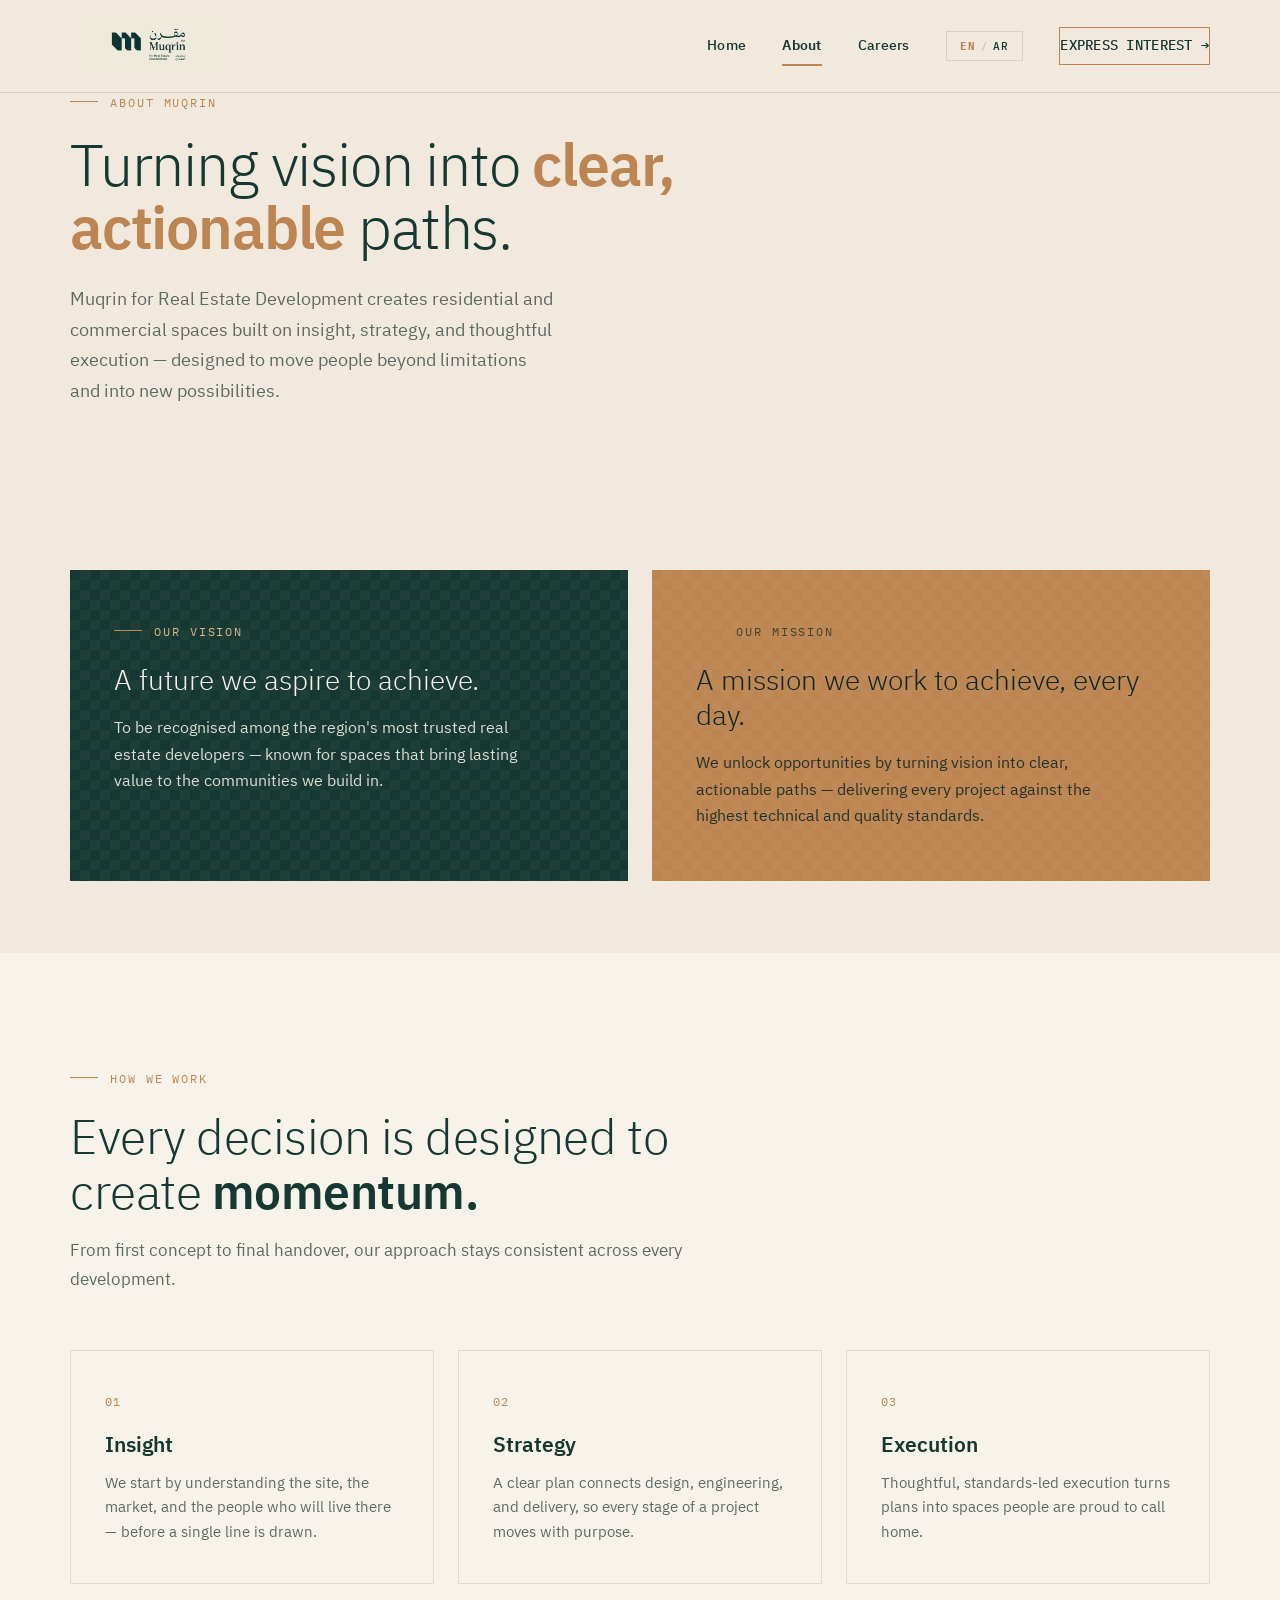
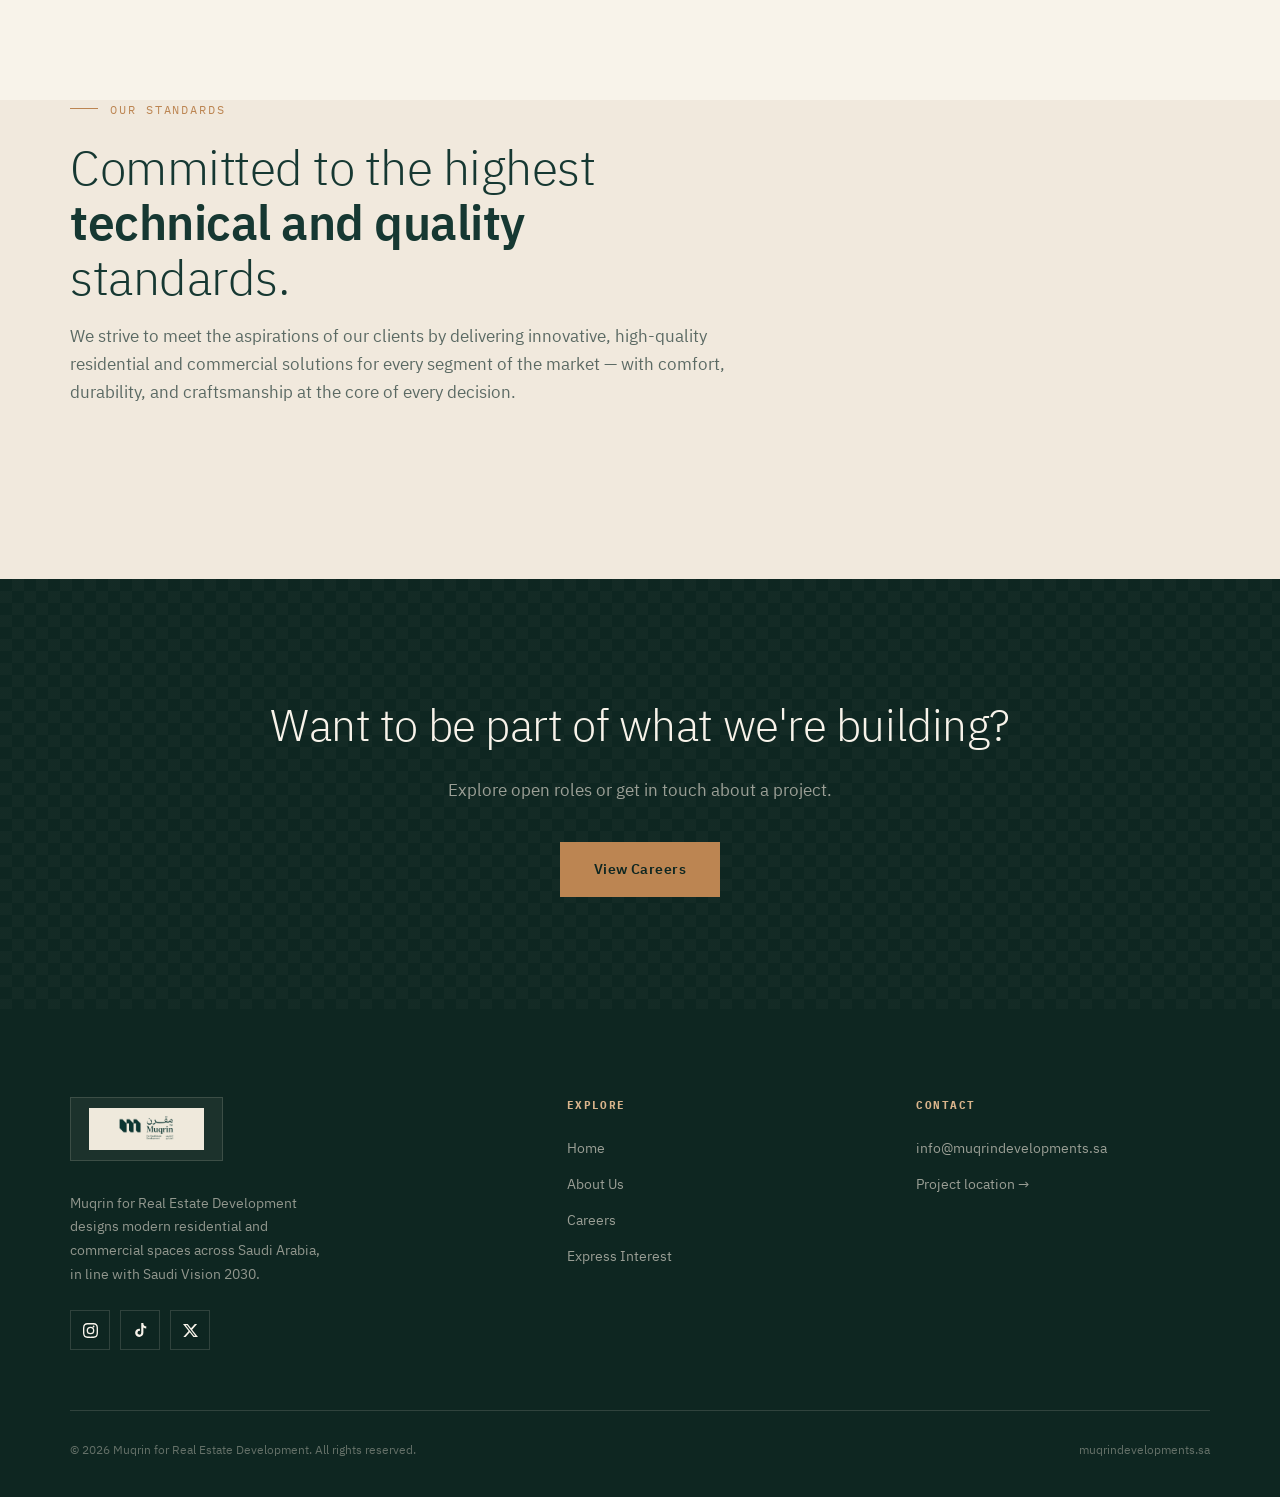
==== about.html @ 78e0db5c "Initial commit: Muqrin Real Estate Development website" ====
<!DOCTYPE html>
<html lang="en" dir="ltr">
<head>
<meta charset="UTF-8">
<meta name="viewport" content="width=device-width, initial-scale=1.0">
<title>About Us — Muqrin for Real Estate Development</title>
<meta name="description" content="Learn about Muqrin's vision, mission, and approach to real estate development in Saudi Arabia.">
<link rel="icon" type="image/png" href="assets/favicon.png">
<link rel="stylesheet" href="styles.css">
</head>
<body>
<a class="skip-link" href="#main-content">Skip to main content</a>

<header class="site-header">
  <div class="wrap">
    <a href="index.html" class="brand"><img src="assets/logo.png" alt="Muqrin for Real Estate Development"></a>
    <nav class="nav-links" id="navLinks" role="navigation" aria-label="Main navigation">
      <a href="index.html" data-en="Home" data-ar="الرئيسية">Home</a>
      <a href="about.html" class="active" data-en="About" data-ar="عن الشركة">About</a>
      <a href="careers.html" data-en="Careers" data-ar="الوظائف">Careers</a>
      <button class="lang-toggle" id="langToggle" aria-label="Switch language">
        <span class="lang-opt" id="lang-en-opt" data-active="true">EN</span>
        <span class="lang-sep">/</span>
        <span class="lang-opt" id="lang-ar-opt">AR</span>
      </button>
      <a href="interest.html" class="nav-cta" data-en="Express Interest" data-ar="أبدِ اهتمامك">Express Interest <i class="nav-arrow">→</i></a>
    </nav>
    <button class="nav-toggle" aria-label="Toggle menu" aria-expanded="false" aria-controls="navLinks"><span></span><span></span><span></span></button>
  </div>
</header>
<div class="nav-backdrop" id="navBackdrop" aria-hidden="true"></div>

<main id="main-content">

<section class="hero" style="padding-bottom:56px;">
  <div class="wrap">
    <div class="eyebrow" data-en="About Muqrin" data-ar="عن مقرن">About Muqrin</div>
    <h1 style="max-width:20ch;" data-en="Turning vision into <strong>clear, actionable</strong> paths." data-ar="تحويل الرؤية إلى مسارات <strong>واضحة وقابلة للتنفيذ.</strong>">Turning vision into <strong>clear, actionable</strong> paths.</h1>
    <p class="lead" data-en="Muqrin for Real Estate Development creates residential and commercial spaces built on insight, strategy, and thoughtful execution — designed to move people beyond limitations and into new possibilities." data-ar="مقرن للتطوير العقاري تبني مساكن وفضاءات تجارية مبنية على البصيرة والاستراتيجية والتنفيذ المدروس — مصممة لتجاوز القيود والانطلاق نحو آفاق جديدة.">Muqrin for Real Estate Development creates residential and commercial spaces built on insight, strategy, and thoughtful execution — designed to move people beyond limitations and into new possibilities.</p>
  </div>
</section>

<section class="section-tight">
  <div class="wrap">
    <div class="vm-grid">
      <div class="vm-panel reveal">
        <div class="eyebrow" data-en="Our Vision" data-ar="رؤيتنا">Our Vision</div>
        <h3 data-en="A future we aspire to achieve." data-ar="مستقبل نسعى إلى تحقيقه.">A future we aspire to achieve.</h3>
        <p data-en="To be recognised among the region's most trusted real estate developers — known for spaces that bring lasting value to the communities we build in." data-ar="أن نُعرف بين أكثر المطورين العقاريين موثوقيةً في المنطقة — معروفين بمساحات تضيف قيمة دائمة للمجتمعات التي نبني فيها.">To be recognised among the region's most trusted real estate developers — known for spaces that bring lasting value to the communities we build in.</p>
      </div>
      <div class="vm-panel copper reveal">
        <div class="eyebrow" data-en="Our Mission" data-ar="مهمتنا">Our Mission</div>
        <h3 data-en="A mission we work to achieve, every day." data-ar="مهمة نعمل على تحقيقها كل يوم.">A mission we work to achieve, every day.</h3>
        <p data-en="We unlock opportunities by turning vision into clear, actionable paths — delivering every project against the highest technical and quality standards." data-ar="نفتح الفرص بتحويل الرؤية إلى مسارات واضحة وقابلة للتنفيذ — مسلِّمين كل مشروع وفق أعلى المعايير التقنية والجودة.">We unlock opportunities by turning vision into clear, actionable paths — delivering every project against the highest technical and quality standards.</p>
      </div>
    </div>
  </div>
</section>

<section class="section section-alt">
  <div class="wrap">
    <div class="section-head reveal">
      <div class="eyebrow" data-en="How We Work" data-ar="كيف نعمل">How We Work</div>
      <h2 data-en="Every decision is designed to create <strong>momentum.</strong>" data-ar="كل قرار مصمم لبناء <strong>الزخم.</strong>">Every decision is designed to create <strong>momentum.</strong></h2>
      <p data-en="From first concept to final handover, our approach stays consistent across every development." data-ar="من أول فكرة حتى التسليم النهائي، نهجنا يبقى ثابتاً في كل مشروع.">From first concept to final handover, our approach stays consistent across every development.</p>
    </div>
    <div class="pillars">
      <div class="pillar reveal">
        <div class="num" data-en="01" data-ar="01">01</div>
        <h3 data-en="Insight" data-ar="البصيرة">Insight</h3>
        <p data-en="We start by understanding the site, the market, and the people who will live there — before a single line is drawn." data-ar="نبدأ بفهم الموقع والسوق والناس الذين سيعيشون هناك — قبل رسم أي خط.">We start by understanding the site, the market, and the people who will live there — before a single line is drawn.</p>
      </div>
      <div class="pillar reveal">
        <div class="num" data-en="02" data-ar="02">02</div>
        <h3 data-en="Strategy" data-ar="الاستراتيجية">Strategy</h3>
        <p data-en="A clear plan connects design, engineering, and delivery, so every stage of a project moves with purpose." data-ar="خطة واضحة تربط التصميم والهندسة والتسليم، بحيث تتقدم كل مرحلة بهدف.">A clear plan connects design, engineering, and delivery, so every stage of a project moves with purpose.</p>
      </div>
      <div class="pillar reveal">
        <div class="num" data-en="03" data-ar="03">03</div>
        <h3 data-en="Execution" data-ar="التنفيذ">Execution</h3>
        <p data-en="Thoughtful, standards-led execution turns plans into spaces people are proud to call home." data-ar="التنفيذ المدروس وفق المعايير يحوّل الخطط إلى مساحات يفخر الناس بالعيش فيها.">Thoughtful, standards-led execution turns plans into spaces people are proud to call home.</p>
      </div>
    </div>
  </div>
</section>

<section class="section" style="padding-top:0;">
  <div class="wrap">
    <div class="section-head reveal">
      <div class="eyebrow" data-en="Our Standards" data-ar="معاييرنا">Our Standards</div>
      <h2 data-en="Committed to the highest <strong>technical and quality</strong> standards." data-ar="ملتزمون بأعلى <strong>المعايير التقنية والجودة.</strong>">Committed to the highest <strong>technical and quality</strong> standards.</h2>
      <p data-en="We strive to meet the aspirations of our clients by delivering innovative, high-quality residential and commercial solutions for every segment of the market — with comfort, durability, and craftsmanship at the core of every decision." data-ar="نسعى إلى تلبية تطلعات عملائنا من خلال تقديم حلول سكنية وتجارية مبتكرة وعالية الجودة لكل شريحة من السوق — مع الراحة والمتانة والإتقان في صميم كل قرار.">We strive to meet the aspirations of our clients by delivering innovative, high-quality residential and commercial solutions for every segment of the market — with comfort, durability, and craftsmanship at the core of every decision.</p>
    </div>
  </div>
</section>

<section class="cta-band">
  <div class="wrap">
    <h2 data-en="Want to be part of what we're building?" data-ar="هل تريد أن تكون جزءاً مما نبنيه؟">Want to be part of what we're building?</h2>
    <p data-en="Explore open roles or get in touch about a project." data-ar="استكشف الوظائف المتاحة أو تواصل معنا بشأن مشروع.">Explore open roles or get in touch about a project.</p>
    <a href="careers.html" class="btn btn-primary" data-en="View Careers" data-ar="استعرض الوظائف">View Careers</a>
  </div>
</section>

<footer class="site-footer">
  <div class="wrap">
    <div class="footer-grid">
      <div class="footer-brand">
        <div class="footer-logo-wrap">
          <img src="assets/logo.png" alt="Muqrin">
        </div>
        <p data-en="Muqrin for Real Estate Development designs modern residential and commercial spaces across Saudi Arabia, in line with Saudi Vision 2030." data-ar="مقرن للتطوير العقاري تصمم مساكن وفضاءات تجارية عصرية في جميع أنحاء المملكة العربية السعودية، تماشياً مع رؤية 2030.">Muqrin for Real Estate Development designs modern residential and commercial spaces across Saudi Arabia, in line with Saudi Vision 2030.</p>
        <div class="social-row">
          <a href="#" aria-label="Instagram"><svg viewBox="0 0 24 24"><path d="M12 2.2c3.2 0 3.6 0 4.85.07 3.25.15 4.77 1.69 4.92 4.92.06 1.25.07 1.6.07 4.81s-.01 3.56-.07 4.81c-.15 3.22-1.66 4.77-4.92 4.92-1.25.06-1.6.07-4.85.07s-3.6-.01-4.85-.07c-3.26-.15-4.77-1.7-4.92-4.92C2.16 15.6 2.15 15.25 2.15 12s.01-3.56.07-4.81C2.37 3.96 3.88 2.42 7.14 2.27 8.39 2.21 8.74 2.2 12 2.2zM12 0C8.7 0 8.3.01 7.02.07 2.7.27.27 2.7.07 7.02.01 8.3 0 8.7 0 12s.01 3.7.07 4.98c.2 4.32 2.62 6.75 6.95 6.95C8.3 23.99 8.7 24 12 24s3.7-.01 4.98-.07c4.32-.2 6.76-2.62 6.95-6.95.06-1.28.07-1.68.07-4.98s-.01-3.7-.07-4.98c-.2-4.32-2.62-6.75-6.95-6.95C15.7.01 15.3 0 12 0zm0 5.84A6.16 6.16 0 1 0 12 18.16 6.16 6.16 0 0 0 12 5.84zm0 10.16a4 4 0 1 1 0-8 4 4 0 0 1 0 8zm6.4-10.4a1.44 1.44 0 1 1-2.88 0 1.44 1.44 0 0 1 2.88 0z"/></svg></a>
          <a href="#" aria-label="TikTok"><svg viewBox="0 0 24 24"><path d="M16.6 0h-3.4v15.6a3 3 0 1 1-2.13-2.87V9.2a6.6 6.6 0 1 0 5.53 6.52V7.3a8.2 8.2 0 0 0 4.6 1.4V5.3a4.8 4.8 0 0 1-4.6-4.6z"/></svg></a>
          <a href="#" aria-label="X"><svg viewBox="0 0 24 24"><path d="M18.9 1.5h3.68l-8.04 9.19L24 22.5h-7.4l-5.8-7.58-6.64 7.58H.47l8.6-9.83L0 1.5h7.59l5.24 6.93zm-1.29 18.8h2.04L6.5 3.6H4.3z"/></svg></a>
        </div>
      </div>
      <div class="footer-col">
        <h4 data-en="Explore" data-ar="استكشف">Explore</h4>
        <a href="index.html" data-en="Home" data-ar="الرئيسية">Home</a>
        <a href="about.html" data-en="About Us" data-ar="عن الشركة">About Us</a>
        <a href="careers.html" data-en="Careers" data-ar="الوظائف">Careers</a>
        <a href="interest.html" data-en="Express Interest" data-ar="أبدِ اهتمامك">Express Interest</a>
      </div>
      <div class="footer-col">
        <h4 data-en="Contact" data-ar="تواصل">Contact</h4>
        <a href="mailto:info@muqrindevelopments.sa">info@muqrindevelopments.sa</a>
        <a href="https://maps.app.goo.gl/naK4TaDF8p9UgyYY6?g_st=iw" target="_blank" rel="noopener" data-en="Project location →" data-ar="موقع المشروع ←">Project location →</a>
      </div>
    </div>
    <div class="footer-bottom">
      <span data-en="© 2026 Muqrin for Real Estate Development. All rights reserved." data-ar="© 2026 مقرن للتطوير العقاري. جميع الحقوق محفوظة.">© 2026 Muqrin for Real Estate Development. All rights reserved.</span>
      <span>muqrindevelopments.sa</span>
    </div>
  </div>
</footer>
</main>

<button class="scroll-top" id="scrollTop" aria-label="Scroll to top">↑</button>

<script src="script.js"></script>
</body>
</html>
---- styles.css ----
/* ============================================================
   MUQRIN — shared stylesheet  (premium redesign)
   Design tokens from brand guide
   ============================================================ */

@import url('https://fonts.googleapis.com/css2?family=IBM+Plex+Sans+Arabic:wght@300;400;500;600;700&family=IBM+Plex+Mono:wght@400;500&display=swap');

:root{
  --cream:        #F1E9DD;
  --cream-soft:   #F8F3EA;
  --teal-deep:    #163832;
  --teal-ink:     #0E2621;
  --copper:       #BC8552;
  --copper-soft:  #D9B48B;
  --ink:          #1C1C1A;
  --ink-soft:     #5B6A64;
  --line:         rgba(22,56,50,0.12);
  --line-on-dark: rgba(241,233,221,0.15);
  --font-display: 'IBM Plex Sans Arabic', sans-serif;
  --font-body:    'IBM Plex Sans Arabic', sans-serif;
  --font-mono:    'IBM Plex Mono', monospace;
  --cut: 28px;
  --container: 1220px;
  --shadow-card: 0 2px 12px rgba(14,38,33,0.08), 0 8px 32px rgba(14,38,33,0.06);
  --shadow-card-hover: 0 8px 32px rgba(14,38,33,0.14), 0 24px 56px rgba(14,38,33,0.1);
}

*, *::before, *::after { box-sizing: border-box; margin: 0; padding: 0; }
html { scroll-behavior: smooth; }
body {
  font-family: var(--font-body);
  background: var(--cream);
  color: var(--ink);
  font-weight: 400;
  line-height: 1.65;
  -webkit-font-smoothing: antialiased;
}
img { max-width: 100%; display: block; }
a { color: inherit; text-decoration: none; }
ul { list-style: none; }
button { font-family: inherit; cursor: pointer; }

.wrap { max-width: var(--container); margin: 0 auto; padding: 0 24px; }
@media (min-width: 640px) { .wrap { padding: 0 40px; } }

/* ---- Muqrin Cut ---- */
.cut { clip-path: polygon(0 0, calc(100% - var(--cut)) 0, 100% var(--cut), 100% 100%, 0 100%); }
.cut-sm { --cut: 14px; clip-path: polygon(0 0, calc(100% - var(--cut)) 0, 100% var(--cut), 100% 100%, 0 100%); }

/* ---- Lattice ---- */
.lattice {
  background-image:
    linear-gradient(45deg, var(--line-on-dark) 25%, transparent 25%, transparent 75%, var(--line-on-dark) 75%),
    linear-gradient(45deg, var(--line-on-dark) 25%, transparent 25%, transparent 75%, var(--line-on-dark) 75%);
  background-size: 16px 16px;
  background-position: 0 0, 8px 8px;
}

/* ============================================================
   HEADER
   ============================================================ */
/* ── Skip Navigation Link ────────────────────────────── */
.skip-link {
  position: absolute;
  top: -100%; left: 16px;
  background: var(--teal-deep);
  color: var(--cream);
  padding: 10px 20px;
  font-size: 14px;
  font-family: var(--font-sans);
  z-index: 9999;
  transition: top 0.2s ease;
  text-decoration: none;
}
.skip-link:focus { top: 16px; }

/* ── Focus Visible Ring ──────────────────────────────── */
:focus-visible {
  outline: 2px solid var(--copper);
  outline-offset: 3px;
}
:focus:not(:focus-visible) { outline: none; }

.site-header {
  position: sticky;
  top: 0;
  z-index: 90;
  background: rgba(241, 233, 221, 0.92);
  backdrop-filter: blur(0px);
  -webkit-backdrop-filter: blur(0px);
  border-bottom: 1px solid var(--line);
  transition: backdrop-filter 0.3s ease, -webkit-backdrop-filter 0.3s ease, box-shadow 0.3s ease, background 0.3s ease;
}

.site-header.scrolled {
  backdrop-filter: blur(16px);
  -webkit-backdrop-filter: blur(16px);
  box-shadow: 0 1px 0 var(--line), 0 4px 24px rgba(14, 38, 33, 0.06);
  background: rgba(241, 233, 221, 0.88);
}
.site-header.scrolled { box-shadow: 0 4px 24px rgba(14,38,33,0.1); }
.site-header .wrap { display: flex; align-items: center; justify-content: space-between; height: 76px; }
@media (min-width: 860px) { .site-header .wrap { height: 92px; } }

/* Bigger logo */
.brand img { height: 44px; width: auto; }
@media (min-width: 860px) { .brand img { height: 58px; } }

.nav-links { display: flex; align-items: center; gap: 36px; }
.nav-links a {
  font-size: 14px;
  font-weight: 500;
  letter-spacing: 0.02em;
  color: var(--teal-deep);
  position: relative;
  padding: 6px 0;
  transition: color 0.2s ease;
}
.nav-links a::after {
  content: '';
  position: absolute;
  left: 0; bottom: -2px;
  height: 2px; width: 0;
  background: var(--copper);
  transition: width 0.25s ease;
}
.nav-links a:hover::after, .nav-links a.active::after { width: 100%; }
.nav-links a.active { color: var(--teal-deep); font-weight: 600; }

.nav-cta {
  position: relative;
  overflow: hidden;
  background: linear-gradient(110deg, #b07840 0%, var(--copper) 40%, #c9945e 80%, #b07840 100%);
  background-size: 250% auto;
  color: var(--teal-ink) !important;
  padding: 13px 28px;
  font-size: 12.5px;
  font-weight: 700;
  letter-spacing: 0.08em;
  text-transform: uppercase;
  display: inline-flex !important;
  align-items: center !important;
  gap: 10px;
  /* Continuous gradient shimmer */
  animation: navCtaShimmer 3.5s ease infinite;
  transition: transform 0.25s ease, box-shadow 0.25s ease !important;
}

@keyframes navCtaShimmer {
  0%   { background-position: 0% center; }
  50%  { background-position: 100% center; }
  100% { background-position: 0% center; }
}

.nav-cta {
  position: relative;
  display: inline-flex !important;
  align-items: center !important;
  gap: 8px;
  padding: 11px 24px;
  font-family: var(--font-mono);
  font-size: 11.5px;
  font-weight: 600;
  letter-spacing: 0.1em;
  text-transform: uppercase;
  color: var(--teal-deep) !important;
  text-decoration: none;
  overflow: hidden;
  border: 1.5px solid var(--copper);
  background: transparent;
  transition: color 0.35s ease, border-color 0.35s ease;
  z-index: 0;
}

.nav-cta::before {
  content: '';
  position: absolute;
  inset: 0;
  background: var(--copper);
  transform: scaleY(0);
  transform-origin: bottom;
  transition: transform 0.35s cubic-bezier(0.16, 1, 0.3, 1);
  z-index: -1;
}

.nav-cta:hover::before { transform: scaleY(1); }
.nav-cta:hover { color: #ffffff !important; border-color: var(--copper); }

.nav-cta .nav-arrow {
  display: inline-block;
  transition: transform 0.25s ease;
  font-style: normal;
}
.nav-cta:hover .nav-arrow { transform: translateX(4px); }

.nav-cta.active {
  background: var(--copper);
  color: #ffffff !important;
}

.nav-toggle { display: none; flex-direction: column; gap: 5px; background: none; border: none; padding: 8px; cursor: pointer; z-index: 101; }
.nav-toggle span { width: 22px; height: 2px; background: var(--teal-deep); transition: transform 0.3s ease, opacity 0.3s ease; }

/* Backdrop overlay for mobile drawer */
.nav-backdrop {
  position: fixed;
  inset: 0;
  background: rgba(14, 38, 33, 0.45);
  backdrop-filter: blur(3px);
  -webkit-backdrop-filter: blur(3px);
  z-index: 98;
  opacity: 0;
  pointer-events: none;
  transition: opacity 0.35s ease;
}
.nav-backdrop.show {
  opacity: 1;
  pointer-events: all;
}

@media (max-width: 860px) {
  .nav-toggle { display: flex; }
  .nav-links {
    position: fixed;
    top: 0; right: -100%;
    width: min(320px, 85vw);
    height: 100dvh;
    background: rgba(241, 233, 221, 0.94);
    backdrop-filter: blur(24px);
    -webkit-backdrop-filter: blur(24px);
    border-left: 1px solid rgba(188, 133, 82, 0.2);
    flex-direction: column;
    align-items: flex-start;
    padding: 88px 32px 36px;
    gap: 4px;
    z-index: 100;
    transition: right 0.4s cubic-bezier(0.16, 1, 0.3, 1);
    box-shadow: -8px 0 40px rgba(14, 38, 33, 0.12);
  }
  .nav-links.open { right: 0; }
  [dir="rtl"] .nav-links { right: auto; left: -100%; border-left: none; border-right: 1px solid rgba(188, 133, 82, 0.2); transition: left 0.4s cubic-bezier(0.16, 1, 0.3, 1); }
  [dir="rtl"] .nav-links.open { left: 0; right: auto; }
  .nav-links a { width: 100%; padding: 14px 0; border-bottom: 1px solid rgba(14, 38, 33, 0.08); font-size: 16px; }
  .nav-links a:not(.nav-cta)::after { display: none; }
  .nav-cta { margin-top: 20px !important; width: 100% !important; justify-content: center; }
}

/* ---- Eyebrow ---- */
.eyebrow {
  font-family: var(--font-mono);
  font-size: 11px;
  letter-spacing: 0.14em;
  text-transform: uppercase;
  color: var(--copper);
  display: flex; align-items: flex-start; gap: 10px;
  margin-bottom: 18px;
}
.eyebrow::before {
  content: '';
  width: 28px; height: 1px;
  background: var(--copper);
  flex-shrink: 0; margin-top: 7px;
}
@media (min-width: 640px) {
  .eyebrow { font-size: 12px; letter-spacing: 0.16em; gap: 12px; margin-bottom: 22px; }
  .eyebrow::before { margin-top: 8px; }
}

/* ============================================================
   HERO — full-bleed two-panel layout
   ============================================================ */
.hero { padding: 0; position: relative; }

/* Two-column grid: left=text, right=full building photo */
.hero-section {
  display: grid;
  grid-template-columns: 1fr;
  min-height: calc(100vh - 76px);
}
@media (min-width: 960px) {
  .hero-section {
    grid-template-columns: 1fr 1fr;
    min-height: calc(100vh - 92px);
  }
}

.hero-left {
  display: flex; flex-direction: column; justify-content: center;
  padding: 72px 48px;
  position: relative; z-index: 2;
  max-width: 640px;
}
@media (min-width: 960px) { .hero-left { padding: 80px 56px 80px 60px; max-width: 620px; } }
@media (max-width: 640px)  { .hero-left { padding: 52px 24px 44px; min-height: 55vh; } }




.hero-right {
  position: relative; overflow: hidden;
  min-height: 500px;
}
@media (min-width: 960px) { .hero-right { min-height: unset; } }

.hero-right img {
  width: 100%; height: 100%;
  object-fit: cover; object-position: center;
  display: block;
  transition: transform 12s ease;
}
.hero-right:hover img { transform: scale(1.04); }

/* Left-edge gradient: image bleeds into cream */
.hero-right::after {
  content: '';
  position: absolute; inset: 0;
  background: linear-gradient(to right, var(--cream) 0%, rgba(241,233,221,0) 28%);
  z-index: 1; pointer-events: none;
}
@media (max-width: 959px) {
  .hero-right::after {
    background: linear-gradient(to bottom, var(--cream) 0%, rgba(241,233,221,0) 18%, rgba(241,233,221,0) 82%, var(--cream) 100%);
  }
}

.hero h1 {
  font-size: clamp(34px, 4.6vw, 66px);
  font-weight: 300;
  color: var(--teal-deep);
  line-height: 1.08; letter-spacing: -0.02em;
  max-width: 14ch; margin-bottom: 22px;
}
.hero h1 strong { font-weight: 600; color: var(--copper); }
.hero p.lead {
  font-size: 16.5px; color: var(--ink-soft);
  max-width: 44ch; line-height: 1.75; margin-bottom: 36px;
}
@media (min-width: 900px) { .hero p.lead { font-size: 17.5px; } }

.hero-actions { display: flex; gap: 14px; flex-wrap: wrap; align-items: center; }

/* Project plate */
.plate {
  position: absolute; left: 20px; bottom: 20px;
  background: rgba(14,38,33,0.88);
  backdrop-filter: blur(8px);
  color: var(--cream-soft);
  padding: 12px 18px;
  font-family: var(--font-mono); font-size: 11px; letter-spacing: 0.08em;
  display: flex; align-items: center; gap: 10px;
  white-space: nowrap; z-index: 2;
}
@media (min-width: 900px) { .plate { left: 24px; bottom: 24px; padding: 14px 22px; font-size: 12px; } }
.plate .dot { width: 7px; height: 7px; background: var(--copper); border-radius: 50%; flex-shrink: 0; animation: pulse 2.4s ease infinite; }
@keyframes pulse {
  0%, 100% { opacity: 1; transform: scale(1); }
  50% { opacity: 0.5; transform: scale(0.72); }
}

.map-link {
  display: inline-flex; align-items: center; gap: 8px;
  font-size: 13px; font-weight: 500;
  color: var(--teal-deep);
  border-bottom: 1px solid var(--copper); padding-bottom: 2px; margin-top: 16px;
  transition: color 0.2s ease;
}
.map-link:hover { color: var(--copper); }

/* Legacy hero-frame kept for other pages */
.hero-grid { display: grid; grid-template-columns: 1fr; gap: 40px; }
.hero-grid-split { display: grid; grid-template-columns: 1fr; gap: 40px; align-items: center; }
@media (min-width: 900px) { .hero-grid-split { grid-template-columns: 1fr 1fr; gap: 56px; } }
.hero-frame { position: relative; overflow: hidden; }
.hero-frame img { width: 100%; height: 100%; object-fit: cover; aspect-ratio: 4/3; }
@media (min-width: 900px) { .hero-frame img { aspect-ratio: 16/10; } }

/* ============================================================
   BUTTONS
   ============================================================ */
.btn {
  display: inline-flex; align-items: center; gap: 10px;
  padding: 16px 34px; font-size: 14px; font-weight: 600; letter-spacing: 0.03em;
  border: none; cursor: pointer; font-family: inherit;
  transition: transform 0.2s ease, background 0.2s ease, box-shadow 0.2s ease;
}
.btn-primary { background: var(--teal-deep); color: var(--cream-soft); }
.btn-primary:hover { background: var(--teal-ink); transform: translateY(-2px); box-shadow: 0 8px 24px rgba(14,38,33,0.25); }
.btn-ghost { background: transparent; color: var(--teal-deep); border: 1.5px solid var(--teal-deep); }
.btn-ghost:hover { background: var(--teal-deep); color: var(--cream-soft); transform: translateY(-2px); }
.btn-block { width: 100%; justify-content: center; }

/* ============================================================
   STATS STRIP
   ============================================================ */
.stats {
  background: var(--teal-deep); color: var(--cream-soft);
  padding: 64px 0; position: relative; overflow: hidden;
}
.stats::before {
  content: ''; position: absolute; inset: 0;
  background-image:
    linear-gradient(45deg, rgba(241,233,221,0.03) 25%, transparent 25%, transparent 75%, rgba(241,233,221,0.03) 75%),
    linear-gradient(45deg, rgba(241,233,221,0.03) 25%, transparent 25%, transparent 75%, rgba(241,233,221,0.03) 75%);
  background-size: 20px 20px; background-position: 0 0, 10px 10px; pointer-events: none;
}
@media (min-width: 640px) { .stats { padding: 80px 0; } }

.stats-grid {
  display: grid; grid-template-columns: repeat(2,1fr); gap: 40px 32px; position: relative;
}
@media (min-width: 760px) { .stats-grid { grid-template-columns: repeat(4,1fr); gap: 0; } }

@media (min-width: 760px) {
  .stats-grid > div { padding: 0 44px; }
  .stats-grid > div:first-child { padding-left: 0; }
  .stats-grid > div:last-child  { padding-right: 0; }
  .stats-grid > div + div { border-left: 1px solid var(--line-on-dark); }
}

.stat-num { font-size: clamp(38px,4.2vw,58px); font-weight: 200; color: var(--copper-soft); letter-spacing: -0.025em; line-height: 1; }
.stat-label { margin-top: 12px; font-size: 11px; color: rgba(241,233,221,0.52); letter-spacing: 0.07em; text-transform: uppercase; font-family: var(--font-mono); }

/* ============================================================
   SECTION
   ============================================================ */
.section { padding: 80px 0; }
.section-tight { padding: 56px 0; }
@media (min-width: 760px) { .section { padding: 116px 0; } .section-tight { padding: 72px 0; } }

.section-head { max-width: 660px; margin-bottom: 56px; }
.section-head h2 { font-size: clamp(30px,3.8vw,48px); font-weight: 300; color: var(--teal-deep); line-height: 1.15; letter-spacing: -0.01em; }
.section-head h2 strong { font-weight: 600; }
.section-head p { margin-top: 16px; color: var(--ink-soft); font-size: 16.5px; line-height: 1.7; }
.section-alt { background: var(--cream-soft); }

/* ============================================================
   PILLAR CARDS — premium elevated treatment
   ============================================================ */
.pillars { display: grid; grid-template-columns: repeat(3,1fr); gap: 24px; }
@media (min-width:640px) and (max-width:860px) { .pillars { grid-template-columns: 1fr 1fr; gap: 20px; } }
@media (max-width:639px) { .pillars { grid-template-columns: 1fr; gap: 16px; } }

.pillar {
  background: var(--cream-soft); border: 1px solid var(--line);
  padding: 42px 34px 38px;
  position: relative; overflow: hidden;
  transition: transform 0.3s ease, box-shadow 0.3s ease, border-color 0.3s ease;
}
/* Top copper bar on hover */
.pillar::before {
  content: ''; position: absolute; top: 0; left: 0; right: 0; height: 3px;
  background: linear-gradient(to right, var(--copper), var(--copper-soft));
  transform: scaleX(0); transform-origin: left;
  transition: transform 0.4s ease;
}
.pillar:hover { transform: translateY(-5px); box-shadow: var(--shadow-card-hover); border-color: rgba(188,133,82,0.35); }
.pillar:hover::before { transform: scaleX(1); }

/* Ghost number */
.pillar::after {
  content: attr(data-num); position: absolute; right: 16px; bottom: 4px;
  font-family: var(--font-mono); font-size: 84px; font-weight: 700;
  color: var(--teal-deep); opacity: 0.045; line-height: 1;
  pointer-events: none; user-select: none;
}
.pillar .num { font-family: var(--font-mono); font-size: 11.5px; color: var(--copper); letter-spacing: 0.12em; text-transform: uppercase; }
.pillar h3 { margin-top: 20px; font-size: 21px; font-weight: 600; color: var(--teal-deep); line-height: 1.3; }
.pillar p  { margin-top: 12px; font-size: 14.5px; color: var(--ink-soft); line-height: 1.7; }

/* ============================================================
   VISION / MISSION
   ============================================================ */
.vm-grid { display: grid; grid-template-columns: 1fr 1fr; gap: 24px; }
.vm-panel {
  background: var(--teal-deep); color: var(--cream-soft);
  padding: 52px 44px; position: relative; overflow: hidden;
  transition: transform 0.3s ease;
}
.vm-panel:hover { transform: translateY(-3px); }
.vm-panel::before {
  content: ''; position: absolute; inset: 0;
  background-image:
    linear-gradient(45deg, rgba(241,233,221,0.04) 25%, transparent 25%, transparent 75%, rgba(241,233,221,0.04) 75%),
    linear-gradient(45deg, rgba(241,233,221,0.04) 25%, transparent 25%, transparent 75%, rgba(241,233,221,0.04) 75%);
  background-size: 20px 20px; background-position: 0 0, 10px 10px; pointer-events: none;
}
.vm-panel.copper { background: var(--copper); color: var(--teal-ink); }
.vm-panel .eyebrow { color: var(--copper-soft); }
.vm-panel.copper .eyebrow { color: var(--teal-ink); opacity: 0.7; }
.vm-panel h3 { position: relative; font-size: 28px; font-weight: 300; margin-bottom: 16px; line-height: 1.25; }
.vm-panel p  { position: relative; font-size: 15.5px; opacity: 0.88; max-width: 44ch; line-height: 1.7; }
@media (max-width:760px) { .vm-grid { grid-template-columns: 1fr; } }

/* ============================================================
   CTA BAND
   ============================================================ */
.cta-band {
  background: var(--teal-ink); color: var(--cream-soft);
  padding: 88px 0; text-align: center; position: relative; overflow: hidden;
}
.cta-band::before {
  content: ''; position: absolute; inset: 0;
  background-image:
    linear-gradient(45deg, rgba(241,233,221,0.025) 25%, transparent 25%, transparent 75%, rgba(241,233,221,0.025) 75%),
    linear-gradient(45deg, rgba(241,233,221,0.025) 25%, transparent 25%, transparent 75%, rgba(241,233,221,0.025) 75%);
  background-size: 24px 24px; background-position: 0 0, 12px 12px; pointer-events: none;
}
@media (min-width:640px) { .cta-band { padding: 112px 0; } }
.cta-band h2 { font-size: clamp(28px,3.4vw,44px); font-weight: 300; margin-bottom: 14px; position: relative; letter-spacing: -0.01em; }
.cta-band p  { color: rgba(241,233,221,0.62); margin-bottom: 38px; font-size: 16.5px; position: relative; }
.cta-band .btn-primary { background: var(--copper); color: var(--teal-ink); position: relative; }
.cta-band .btn-primary:hover { background: var(--copper-soft); box-shadow: 0 8px 28px rgba(188,133,82,0.35); }

/* ============================================================
   FORMS
   ============================================================ */
.form-shell {
  display: grid; grid-template-columns: 0.85fr 1.15fr; gap: 0;
  border: 1px solid var(--line); background: var(--cream-soft);
  box-shadow: var(--shadow-card);
}
.form-side { background: var(--teal-deep); color: var(--cream-soft); padding: 32px 24px; position: relative; overflow: hidden; }
@media (min-width:900px) { .form-side { padding: 56px 48px; } }
.form-side::before {
  content: ''; position: absolute; inset: 0;
  background-image:
    linear-gradient(45deg, rgba(241,233,221,0.04) 25%, transparent 25%, transparent 75%, rgba(241,233,221,0.04) 75%),
    linear-gradient(45deg, rgba(241,233,221,0.04) 25%, transparent 25%, transparent 75%, rgba(241,233,221,0.04) 75%);
  background-size: 20px 20px; background-position: 0 0, 10px 10px;
}
.form-side h2 { position: relative; font-size: 30px; font-weight: 300; margin-bottom: 16px; line-height: 1.2; }
.form-side p  { position: relative; font-size: 14.5px; opacity: 0.82; margin-bottom: 28px; line-height: 1.65; }
.form-side .contact-line { position: relative; display: flex; gap: 10px; align-items: center; font-size: 14px; margin-top: 12px; opacity: 0.88; }

.form-main { padding: 32px 24px; }
@media (min-width:900px) { .form-main { padding: 56px 48px; } }

.field {
  position: relative;
  margin-bottom: 22px;
}

.field input,
.field textarea,
.field select {
  width: 100%;
  padding: 22px 16px 8px;
  border: 1px solid var(--line);
  background: var(--cream);
  font-family: var(--font-sans);
  font-size: 14.5px;
  color: var(--teal-deep);
  transition: border-color 0.2s ease, box-shadow 0.2s ease;
  outline: none;
}

.field textarea {
  resize: vertical;
  min-height: 120px;
  padding-top: 24px;
}

.field label {
  position: absolute;
  top: 14px; left: 16px;
  font-size: 13px;
  font-family: var(--font-mono);
  color: var(--ink-soft);
  pointer-events: none;
  transition: top 0.2s ease, font-size 0.2s ease, color 0.2s ease;
  background: transparent;
  margin-bottom: 0;
  display: block;
}

[dir="rtl"] .field label {
  left: auto; right: 16px;
}

/* Float label up when input has value or is focused */
.field input:focus ~ label,
.field input:not(:placeholder-shown) ~ label,
.field textarea:focus ~ label,
.field textarea:not(:placeholder-shown) ~ label,
.field select:focus ~ label,
.field select:valid ~ label {
  top: 6px;
  font-size: 9.5px;
  font-weight: 700;
  color: var(--copper);
  letter-spacing: 0.1em;
  text-transform: uppercase;
}

.field input:focus,
.field textarea:focus,
.field select:focus {
  border-color: var(--copper);
  box-shadow: 0 0 0 3px rgba(188, 133, 82, 0.12);
}

/* Input validation feedback */
.field input:invalid:not(:placeholder-shown) { border-color: rgba(188, 66, 66, 0.6); }
.field input:valid:not(:placeholder-shown)   { border-color: rgba(74, 158, 94, 0.6); }

/* Custom select chevron arrow */
.field select {
  appearance: none;
  -webkit-appearance: none;
  background-image: url("data:image/svg+xml,%3Csvg xmlns='http://www.w3.org/2000/svg' width='12' height='8' fill='none'%3E%3Cpath d='M1 1l5 5 5-5' stroke='%23BC8552' stroke-width='1.5' stroke-linecap='round'/%3E%3C/svg%3E");
  background-repeat: no-repeat;
  background-position: right 16px center;
  background-size: 12px;
  padding-right: 40px;
  cursor: pointer;
}
[dir="rtl"] .field select {
  background-position: left 16px center;
  padding-right: 16px;
  padding-left: 40px;
}
.field-row { display: grid; grid-template-columns: 1fr 1fr; gap: 18px; }
@media (max-width:640px) { .field-row { grid-template-columns: 1fr; } }
.form-note { font-size: 12.5px; color: var(--ink-soft); margin-top: 14px; }
@media (max-width:900px) { .form-shell { grid-template-columns: 1fr; } }

.form-success { display: none; padding: 48px; text-align: center; border: 1px dashed var(--copper); background: var(--cream); margin-top: 24px; }
.form-success.show { display: block; }
.form-success h3 { color: var(--teal-deep); font-weight: 600; margin-bottom: 10px; font-size: 20px; }
.form-success p { color: var(--ink-soft); font-size: 15px; }
.field-error { display: none; margin-top: 16px; padding: 14px 18px; background: rgba(188,66,66,0.08); border: 1px solid rgba(188,66,66,0.3); color: #8a3535; font-size: 13.5px; }
.field-error.show { display: block; }

/* ── Button Loading Shimmer State ────────────────────── */
.btn.loading {
  position: relative;
  pointer-events: none;
  opacity: 0.85;
  overflow: hidden;
}
.btn.loading::after {
  content: '';
  position: absolute;
  top: 0; left: -100%;
  width: 60%; height: 100%;
  background: linear-gradient(
    90deg,
    transparent 0%,
    rgba(255,255,255,0.25) 50%,
    transparent 100%
  );
  animation: btnShimmer 1.2s ease infinite;
}
@keyframes btnShimmer {
  0%   { left: -100%; }
  100% { left: 200%; }
}

/* ── Floating Scroll-to-Top Button ───────────────────── */
.scroll-top {
  position: fixed;
  bottom: 28px; right: 28px;
  width: 44px; height: 44px;
  border-radius: 4px;
  background: var(--teal-deep);
  color: var(--cream);
  border: 1px solid rgba(188,133,82,0.3);
  cursor: pointer;
  display: flex; align-items: center; justify-content: center;
  font-size: 18px;
  opacity: 0; pointer-events: none;
  transform: translateY(8px);
  transition: opacity 0.3s ease, transform 0.3s ease, background 0.25s ease, border-color 0.25s ease;
  z-index: 80;
  box-shadow: 0 4px 16px rgba(14, 38, 33, 0.2);
}
.scroll-top.visible { opacity: 1; pointer-events: all; transform: none; }
.scroll-top:hover { background: var(--copper); color: #ffffff; border-color: var(--copper); }
[dir="rtl"] .scroll-top { right: auto; left: 28px; }

/* ============================================================
   FOOTER
   ============================================================ */
.site-footer { background: var(--teal-ink); color: var(--cream-soft); padding: 88px 0 36px; }
.footer-grid {
  display: grid; grid-template-columns: 1.5fr 1fr 1fr; gap: 56px;
  padding-bottom: 60px; border-bottom: 1px solid var(--line-on-dark);
}

/* Logo in a framed box — avoids broken filter/inversion on cream PNG */
.footer-brand .footer-logo-wrap {
  display: inline-block;
  background: rgba(241,233,221,0.06);
  border: 1px solid var(--line-on-dark);
  padding: 10px 18px; margin-bottom: 22px;
}
.footer-brand .footer-logo-wrap img { height: 42px; width: auto; }
.footer-brand p { font-size: 13.5px; color: rgba(241,233,221,0.58); max-width: 32ch; line-height: 1.75; }

.footer-col h4 { font-family: var(--font-mono); font-size: 10.5px; letter-spacing: 0.14em; text-transform: uppercase; color: var(--copper-soft); margin-bottom: 22px; }
.footer-col a { display: block; font-size: 14px; color: rgba(241,233,221,0.62); margin-bottom: 13px; transition: color 0.2s ease; }
.footer-col a:hover { color: var(--copper-soft); }

.social-row { display: flex; gap: 10px; margin-top: 24px; }
.social-row a { width: 40px; height: 40px; border: 1px solid var(--line-on-dark); display: flex; align-items: center; justify-content: center; transition: background 0.2s ease, border-color 0.2s ease, transform 0.2s ease; }
.social-row a:hover { background: var(--copper); border-color: var(--copper); transform: translateY(-2px); }
.social-row svg { width: 15px; height: 15px; fill: var(--cream-soft); }

.footer-bottom { display: flex; justify-content: space-between; align-items: center; padding-top: 30px; font-size: 12px; color: rgba(241,233,221,0.38); flex-wrap: wrap; gap: 12px; }
@media (max-width:760px) { .footer-grid { grid-template-columns: 1fr; gap: 36px; } }

/* ============================================================
   REVEAL ANIMATIONS
   ============================================================ */
.reveal { opacity: 0; transform: translateY(22px); transition: opacity 0.65s ease, transform 0.65s ease; }
.reveal.in { opacity: 1; transform: none; }

.reveal-group > * { opacity: 0; transform: translateY(16px); transition: opacity 0.5s ease, transform 0.5s ease; }
.reveal-group.in > * { opacity: 1; transform: none; }
.reveal-group.in > *:nth-child(1) { transition-delay: 0s; }
.reveal-group.in > *:nth-child(2) { transition-delay: 0.08s; }
.reveal-group.in > *:nth-child(3) { transition-delay: 0.16s; }
.reveal-group.in > *:nth-child(4) { transition-delay: 0.24s; }
.reveal-group.in > *:nth-child(5) { transition-delay: 0.32s; }
.reveal-group.in > *:nth-child(6) { transition-delay: 0.40s; }
.reveal-group.in > *:nth-child(7) { transition-delay: 0.48s; }
.reveal-group.in > *:nth-child(8) { transition-delay: 0.56s; }

@media (prefers-reduced-motion: reduce) {
  .reveal, .reveal-group > * { opacity: 1; transform: none; transition: none; }
  html { scroll-behavior: auto; }
}

/* ============================================================
   LANGUAGE TOGGLE
   ============================================================ */
.lang-toggle {
  background: none;
  border: 1px solid var(--line);
  padding: 7px 13px;
  display: inline-flex; align-items: center; gap: 5px;
  font-family: var(--font-mono);
  font-size: 11px; letter-spacing: 0.1em;
  color: var(--teal-deep);
  cursor: pointer;
  transition: border-color 0.2s, color 0.2s, background 0.2s;
  flex-shrink: 0;
}
.lang-toggle:hover { border-color: var(--copper); color: var(--copper); }
.lang-sep { opacity: 0.3; font-size: 10px; }
.lang-opt { font-weight: 500; transition: color 0.2s; }
.lang-opt[data-active="true"] { color: var(--copper); font-weight: 700; }

/* ============================================================
   PROJECT CARDS  (reference-style card grid)
   ============================================================ */
.proj-cards {
  display: grid;
  grid-template-columns: repeat(3, 1fr);
  gap: 24px;
}
@media (max-width: 900px) { .proj-cards { grid-template-columns: repeat(2, 1fr); } }
@media (max-width: 560px)  { .proj-cards { grid-template-columns: 1fr; } }

.proj-card {
  background: var(--cream);
  border: 1px solid var(--line);
  display: flex; flex-direction: column;
  text-decoration: none; color: inherit;
  transition: transform 0.3s ease, box-shadow 0.3s ease;
  cursor: pointer;
  box-shadow: var(--shadow-card);
}
.proj-card:hover { transform: translateY(-6px); box-shadow: var(--shadow-card-hover); }

/* Image area */
.proj-card-img {
  position: relative;
  aspect-ratio: 4/3;
  overflow: hidden;
}
.proj-card-img img {
  width: 100%; height: 100%;
  object-fit: cover; object-position: center 30%;
  transition: transform 7s ease;
}
.proj-card:hover .proj-card-img img { transform: scale(1.06); }

/* Teaser (no image) */
.proj-card-img-teaser {
  background: var(--teal-ink);
}
.proj-teaser-pattern {
  position: absolute; inset: 0;
  background-image:
    repeating-linear-gradient(0deg, transparent, transparent 22px, rgba(241,233,221,0.04) 22px, rgba(241,233,221,0.04) 23px),
    repeating-linear-gradient(90deg, transparent, transparent 22px, rgba(241,233,221,0.04) 22px, rgba(241,233,221,0.04) 23px);
}

/* Status badges */
.proj-badge {
  position: absolute; top: 16px; left: 16px;
  padding: 6px 14px; border-radius: 100px;
  font-family: var(--font-mono); font-size: 10.5px; font-weight: 600; letter-spacing: 0.08em; text-transform: uppercase;
  z-index: 2;
}
.proj-badge-construction { background: #f59e0b; color: #1a0d00; }
.proj-badge-upcoming     { background: rgba(241,233,221,0.12); border: 1px solid rgba(241,233,221,0.25); color: rgba(241,233,221,0.75); }
.proj-badge-future       { background: rgba(188,133,82,0.2); border: 1px solid rgba(188,133,82,0.35); color: var(--copper-soft); }

/* Card body */
.proj-card-body {
  padding: 24px 22px 22px;
  display: flex; flex-direction: column; gap: 14px;
  flex: 1;
}

/* Meta row: location + type */
.proj-card-meta {
  display: flex; justify-content: space-between; align-items: center;
  font-family: var(--font-mono); font-size: 10.5px; letter-spacing: 0.07em;
  color: var(--ink-soft); text-transform: uppercase;
}
.proj-location {
  display: flex; align-items: center; gap: 5px;
}
.proj-location svg { width: 12px; height: 12px; flex-shrink: 0; color: var(--copper); }
.proj-type {
  background: var(--cream-soft); border: 1px solid var(--line);
  padding: 3px 10px; font-size: 9.5px;
}

/* Title */
.proj-card h3 {
  font-size: clamp(20px, 2.5vw, 26px); font-weight: 600; color: var(--teal-deep);
  line-height: 1.15; margin: 0;
}
.proj-card-teaser h3 { color: rgba(241,233,221,0.85); }
.proj-card-teaser .proj-card-body { background: var(--teal-ink); color: var(--cream-soft); }
.proj-card-teaser .proj-card-meta { color: rgba(241,233,221,0.5); }
.proj-card-teaser .proj-type { background: rgba(241,233,221,0.06); border-color: rgba(241,233,221,0.12); color: rgba(241,233,221,0.5); }
.proj-card-far { opacity: 0.7; }
.proj-card-far:hover { opacity: 1; }

/* Progress bar */
.proj-card-progress { display: flex; flex-direction: column; gap: 6px; }
.proj-prog-bar { height: 2px; background: var(--line); position: relative; }
.proj-prog-fill {
  position: absolute; top: 0; left: 0; height: 100%;
  background: linear-gradient(to right, var(--teal-deep), var(--copper));
}
.proj-prog-labels {
  display: flex; justify-content: space-between;
  font-family: var(--font-mono); font-size: 10px; color: var(--ink-soft); letter-spacing: 0.06em;
}
.proj-pct { font-weight: 600; color: var(--copper); }

/* Spec chips */
.proj-card-specs {
  display: flex; gap: 0;
  border: 1px solid var(--line);
}
.proj-spec-item {
  flex: 1; padding: 8px 10px;
  display: flex; flex-direction: column; gap: 2px;
  border-right: 1px solid var(--line);
}
.proj-spec-item:last-child { border-right: none; }
.proj-spec-item span { font-family: var(--font-mono); font-size: 9px; letter-spacing: 0.1em; text-transform: uppercase; color: var(--ink-soft); }
.proj-spec-item strong { font-size: 13px; font-weight: 600; color: var(--teal-deep); }

/* Unit availability row */
.proj-card-unit-row {
  display: flex; gap: 6px; flex-wrap: wrap;
}
.proj-unit {
  padding: 5px 10px;
  font-family: var(--font-mono); font-size: 10px; letter-spacing: 0.06em; text-transform: uppercase;
  display: flex; align-items: center; gap: 6px;
  border: 1px solid;
}
.proj-unit-avail { background: rgba(188,133,82,0.1); border-color: var(--copper); color: var(--copper-soft); }
.proj-unit-reserved { background: transparent; border-color: var(--line); color: var(--ink-soft); }
.proj-unit em { font-style: normal; font-size: 9px; opacity: 0.7; }

/* Teaser body text */
.proj-teaser-text {
  font-size: 13px; color: rgba(241,233,221,0.55); line-height: 1.65;
}

/* Card CTA link */
.proj-card-cta {
  display: inline-flex; align-items: center; gap: 6px;
  font-family: var(--font-mono); font-size: 11px; letter-spacing: 0.08em; text-transform: uppercase;
  color: var(--copper); margin-top: auto; padding-top: 4px;
  transition: gap 0.2s ease, opacity 0.2s;
  text-decoration: none;
}
.proj-card:hover .proj-card-cta,
a.proj-card-cta:hover { gap: 10px; opacity: 1; }
.proj-card-teaser .proj-card-cta { color: var(--copper-soft); }

/* RTL flips for card section */
[dir="rtl"] .proj-cards { direction: rtl; }
[dir="rtl"] .proj-badge { left: auto; right: 16px; }
[dir="rtl"] .proj-card-meta { flex-direction: row-reverse; }
[dir="rtl"] .proj-card-body { text-align: right; }
[dir="rtl"] .proj-card-unit-row { flex-direction: row-reverse; }




/* Left: image panel */
.ps-img-panel {
  position: relative;
  overflow: hidden;
  min-height: 500px;
}
.ps-img-panel img {
  width: 100%; height: 100%;
  object-fit: cover; object-position: center 30%;
  display: block;
  transition: transform 9s ease;
}
.ps-img-panel:hover img { transform: scale(1.04); }

/* Status ribbon top-left */
.ps-status-ribbon {
  position: absolute; top: 20px; left: 20px;
  background: rgba(14,38,33,0.9);
  backdrop-filter: blur(10px);
  color: var(--cream-soft);
  padding: 9px 16px;
  font-family: var(--font-mono); font-size: 11px; letter-spacing: 0.12em; text-transform: uppercase;
  display: flex; align-items: center; gap: 9px;
  z-index: 3;
}
.ps-live-dot {
  width: 7px; height: 7px; border-radius: 50%; flex-shrink: 0;
  background: #4ade80;
  box-shadow: 0 0 0 2px rgba(74,222,128,0.3);
  animation: pulse 2.2s ease infinite;
}

/* Unit availability strip at bottom of image */
.ps-unit-strip {
  position: absolute; bottom: 0; left: 0; right: 0;
  background: linear-gradient(to top, rgba(14,38,33,0.9) 0%, transparent 100%);
  padding: 52px 20px 22px;
  display: flex; gap: 10px; flex-wrap: wrap;
  z-index: 3;
}
.ps-unit-chip {
  padding: 8px 14px;
  font-family: var(--font-mono); font-size: 10.5px; letter-spacing: 0.08em;
  display: flex; align-items: center; gap: 9px;
  border: 1px solid; cursor: default;
  transition: transform 0.2s ease;
  text-transform: uppercase;
}
.ps-unit-chip:hover { transform: translateY(-2px); }
.ps-chip-id { font-weight: 600; }
.ps-unit-chip.available {
  background: rgba(188,133,82,0.18); border-color: var(--copper);
  color: var(--copper-soft);
}
.ps-unit-chip.reserved {
  background: rgba(255,255,255,0.06); border-color: rgba(241,233,221,0.3);
  color: rgba(241,233,221,0.55);
}
.ps-unit-chip em { font-style: normal; font-size: 10px; opacity: 0.8; }

/* Right: detail panel */
.ps-detail-panel {
  background: var(--cream);
  padding: 44px 40px 44px;
  display: flex; flex-direction: column; gap: 30px;
  border-left: 1px solid var(--line);
}
@media (max-width: 640px) { .ps-detail-panel { padding: 32px 22px; border-left: none; border-top: 1px solid var(--line); } }

/* Phase progress block */
.ps-phase-block { display: flex; flex-direction: column; gap: 8px; }
.ps-phase-header { display: flex; justify-content: space-between; align-items: baseline; }
.ps-phase-label {
  font-family: var(--font-mono); font-size: 11px; letter-spacing: 0.12em; text-transform: uppercase;
  color: var(--copper);
}
.ps-phase-pct {
  font-size: clamp(36px, 3.5vw, 52px); font-weight: 200; color: var(--teal-deep);
  letter-spacing: -0.03em; line-height: 1;
}
.ps-progress-bar {
  position: relative; height: 3px; background: var(--line);
}
.ps-progress-fill {
  position: absolute; top: 0; left: 0; height: 100%;
  background: linear-gradient(to right, var(--teal-deep), var(--copper));
  transition: width 1.4s ease;
}
.ps-progress-milestones {
  display: flex; justify-content: space-between; margin-top: 7px;
  font-family: var(--font-mono); font-size: 9.5px; color: var(--ink-soft); letter-spacing: 0.04em;
}

/* Specs 2×2 grid */
.ps-specs-grid {
  display: grid; grid-template-columns: 1fr 1fr;
  gap: 1px; background: var(--line);
  border: 1px solid var(--line);
}
.ps-spec {
  background: var(--cream-soft); padding: 16px 18px;
  display: flex; flex-direction: column; gap: 5px;
}
.ps-spec-label {
  font-family: var(--font-mono); font-size: 10px; letter-spacing: 0.1em; text-transform: uppercase;
  color: var(--ink-soft);
}
.ps-spec-value { font-size: 19px; font-weight: 600; color: var(--teal-deep); line-height: 1.1; }

/* Vertical construction timeline */
.ps-timeline {
  display: flex; flex-direction: column; gap: 0;
  border-left: 1px solid var(--line);
  padding-left: 0;
}
.ps-milestone {
  display: flex; align-items: flex-start; gap: 16px;
  position: relative; padding-left: 24px;
}
.ps-milestone:not(:last-child) { padding-bottom: 18px; }
.ps-m-node {
  position: absolute; left: -5px; top: 4px;
  width: 10px; height: 10px; border-radius: 50%; flex-shrink: 0;
  border: 2px solid var(--line); background: var(--cream);
  z-index: 1;
}
.ps-milestone.done .ps-m-node { background: var(--teal-deep); border-color: var(--teal-deep); }
.ps-milestone.active .ps-m-node {
  background: var(--copper); border-color: var(--copper);
  box-shadow: 0 0 0 3px rgba(188,133,82,0.22);
  animation: pulse 2s ease infinite;
}
.ps-m-content { display: flex; flex-direction: column; gap: 2px; }
.ps-m-label { font-size: 13.5px; font-weight: 500; color: var(--teal-deep); }
.ps-milestone:not(.done):not(.active) .ps-m-label { color: var(--ink-soft); font-weight: 400; }
.ps-m-date {
  font-family: var(--font-mono); font-size: 11px; color: var(--ink-soft); letter-spacing: 0.06em;
}
.ps-m-date-live { color: var(--copper) !important; font-weight: 500; }

/* ============================================================
   FEATURES / RESIDENCE HIGHLIGHTS
   ============================================================ */
.features-section { background: var(--cream-soft); position: relative; }

.features-grid {
  display: grid;
  grid-template-columns: repeat(3, 1fr);
  gap: 28px;
}
@media (max-width: 900px) { .features-grid { grid-template-columns: repeat(2, 1fr); } }
@media (max-width: 560px)  { .features-grid { grid-template-columns: 1fr; } }

.feature-card {
  background: var(--cream);
  border: 1px solid var(--line);
  padding: 38px 32px 34px;
  display: flex; flex-direction: column; gap: 16px;
  position: relative;
  transition: transform 0.35s cubic-bezier(0.16, 1, 0.3, 1), border-color 0.35s ease, box-shadow 0.35s ease, background 0.35s ease;
  box-shadow: 0 4px 20px rgba(14, 38, 33, 0.03);
}

.feature-card::before {
  content: '';
  position: absolute; top: 0; left: 0; right: 0; height: 3px;
  background: linear-gradient(90deg, var(--teal-deep), var(--copper));
  transform: scaleX(0); transform-origin: left;
  transition: transform 0.35s ease;
}

.feature-card:hover {
  transform: translateY(-6px);
  border-color: var(--copper);
  background: #ffffff;
  box-shadow: 0 16px 40px rgba(14, 38, 33, 0.08);
}
.feature-card:hover::before { transform: scaleX(1); }

.feat-icon {
  width: 50px; height: 50px;
  border-radius: 6px;
  background: rgba(188,133,82,0.08);
  border: 1px solid rgba(188,133,82,0.22);
  color: var(--copper);
  display: flex; align-items: center; justify-content: center;
  flex-shrink: 0;
  transition: background 0.3s ease, color 0.3s ease, border-color 0.3s ease, transform 0.3s ease;
}
.feat-icon svg { width: 24px; height: 24px; }

.feature-card:hover .feat-icon {
  background: var(--copper);
  color: #ffffff;
  border-color: var(--copper);
  transform: scale(1.06);
}

.feature-card h3 {
  font-size: 17px; font-weight: 600; color: var(--teal-deep);
  line-height: 1.3; margin: 0; letter-spacing: -0.01em;
}
.feature-card p { font-size: 13.5px; color: var(--ink-soft); line-height: 1.7; margin: 0; }

/* ============================================================
   RTL SUPPORT  (Arabic — dir="rtl")
   ============================================================ */
[dir="rtl"] body { text-align: right; }

/* Nav */
[dir="rtl"] .nav-links { flex-direction: row-reverse; }
[dir="rtl"] .nav-cta::after { content: '←'; }

/* Eyebrow line — reverse order */
[dir="rtl"] .eyebrow { flex-direction: row-reverse; }

/* Hero */
[dir="rtl"] .hero-left { text-align: right; }
[dir="rtl"] .hero-actions { flex-direction: row-reverse; }
[dir="rtl"] .hero-right::after {
  background: linear-gradient(to left, var(--cream) 0%, rgba(241,233,221,0) 28%);
}
@media (max-width: 959px) {
  [dir="rtl"] .hero-right::after {
    background: linear-gradient(to bottom, var(--cream) 0%, rgba(241,233,221,0) 20%, rgba(241,233,221,0) 80%, var(--cream) 100%);
  }
}

/* Sections */
[dir="rtl"] .section-head { text-align: right; }
[dir="rtl"] .section-head .eyebrow { justify-content: flex-end; }

/* Project status timeline */
[dir="rtl"] .ps-timeline { border-left: none; border-right: 1px solid var(--line); padding-left: 0; padding-right: 24px; }
[dir="rtl"] .ps-milestone { padding-left: 0; padding-right: 24px; }
[dir="rtl"] .ps-m-node { left: auto; right: -5px; }
[dir="rtl"] .ps-phase-header { flex-direction: row-reverse; }
[dir="rtl"] .ps-detail-panel { text-align: right; border-left: none; border-right: 1px solid var(--line); }
[dir="rtl"] .ps-status-ribbon { left: auto; right: 20px; }
[dir="rtl"] .ps-unit-strip { flex-direction: row-reverse; }

/* Features */
[dir="rtl"] .feature-card { text-align: right; }
[dir="rtl"] .feature-card::before { transform-origin: right; }

/* Pillars */
[dir="rtl"] .pillar { text-align: right; }
[dir="rtl"] .pillar::before { right: auto; left: 0; }

/* Footer */
[dir="rtl"] .footer-grid { direction: rtl; }
[dir="rtl"] .footer-bottom { flex-direction: row-reverse; }
[dir="rtl"] .footer-col a { text-align: right; }

/* Stats */
[dir="rtl"] .stats-grid { direction: rtl; }
[dir="rtl"] .stats-grid > div { border-right: none; border-left: 1px solid var(--line-on-dark); }
[dir="rtl"] .stats-grid > div:first-child { border-left: none; }
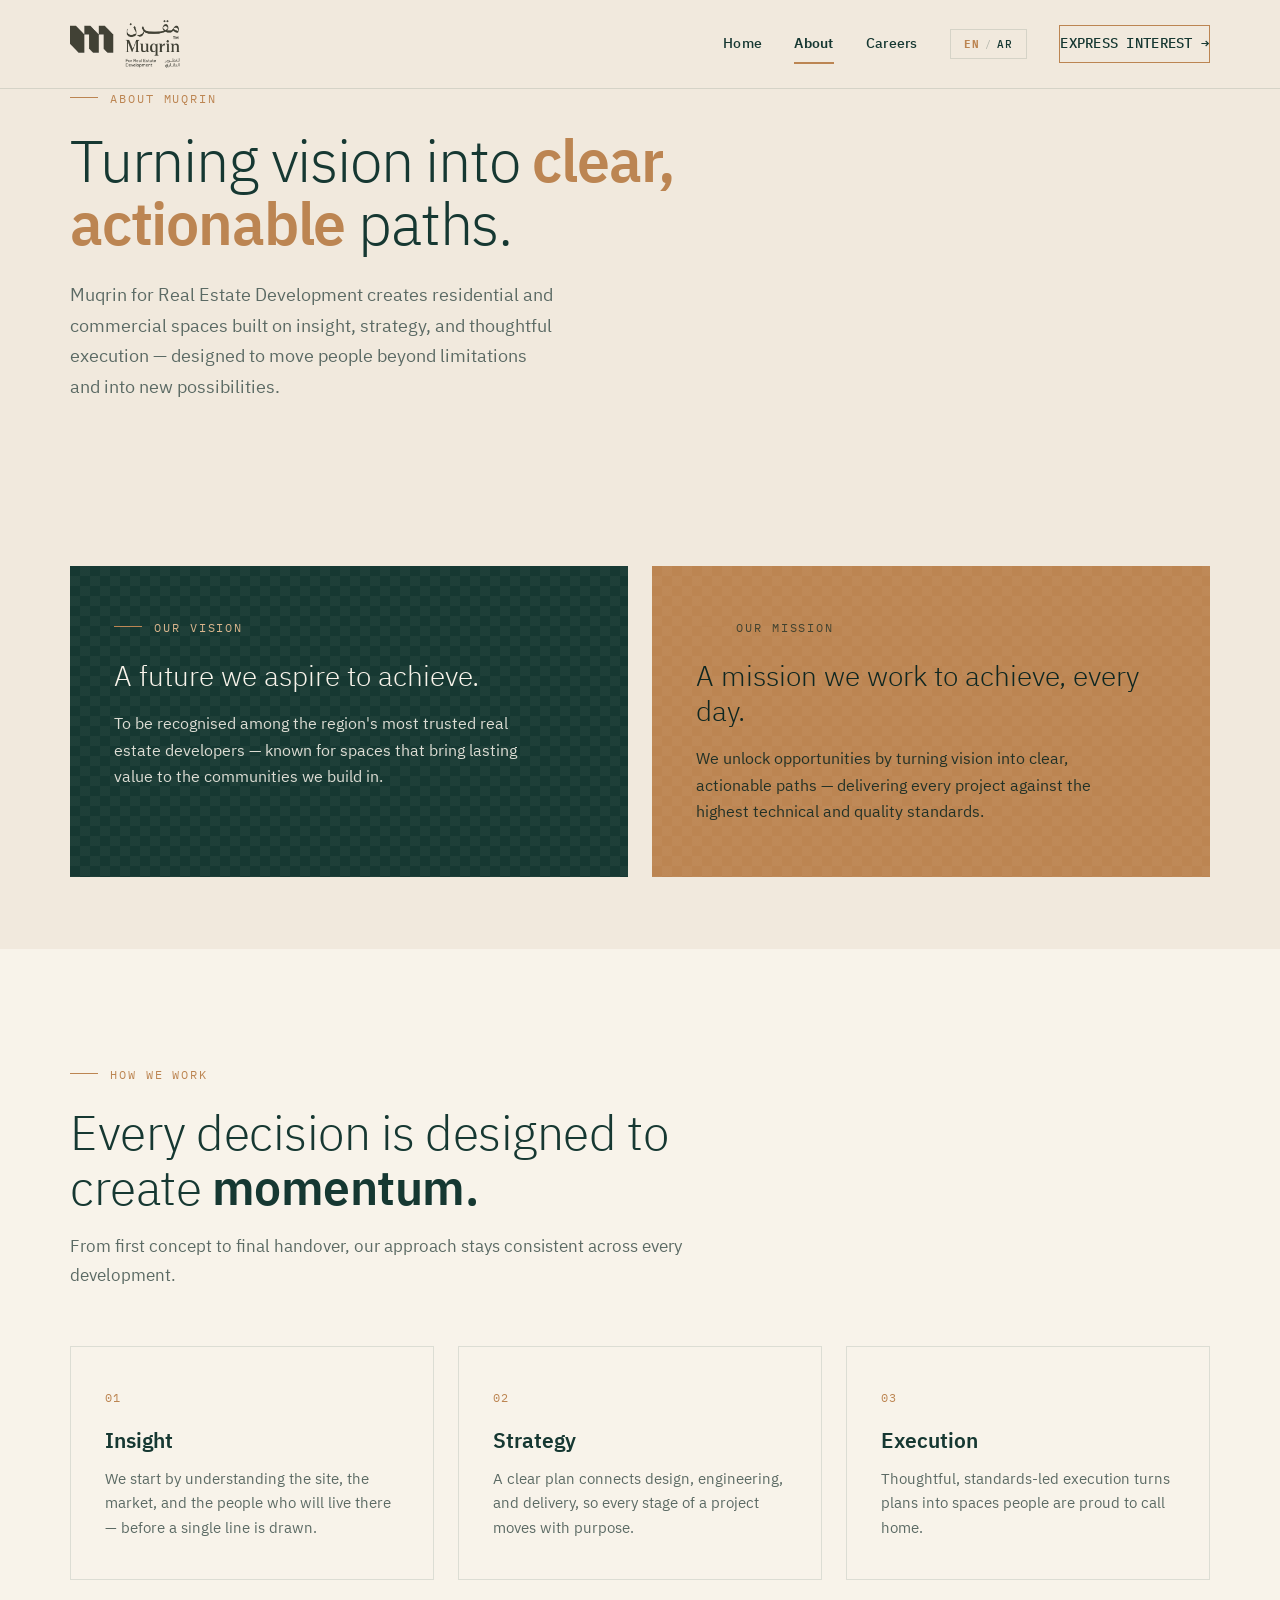
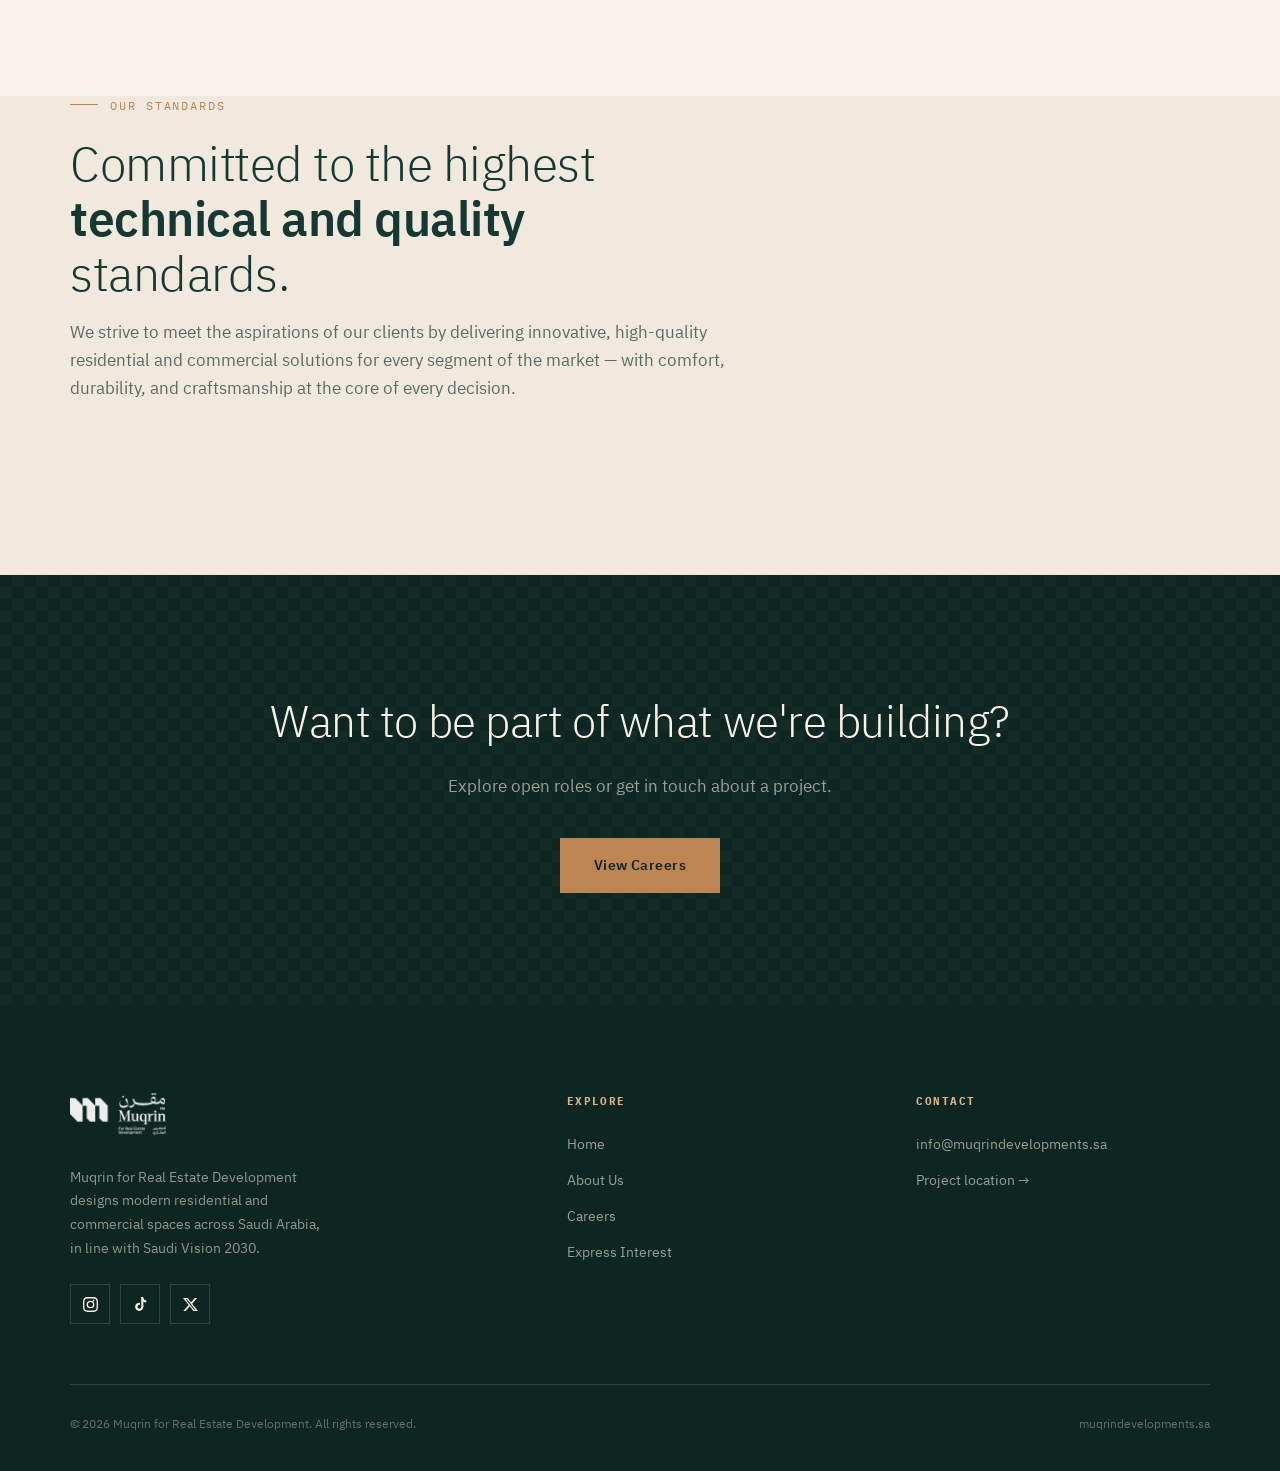
==== commit 99f539b2: "Fix mobile navigation, RTL horizontal overflow, and update site logo" ====
--- a/about.html
+++ b/about.html
@@ -13,7 +13,7 @@
 
 <header class="site-header">
   <div class="wrap">
-    <a href="index.html" class="brand"><img src="assets/logo.png" alt="Muqrin for Real Estate Development"></a>
+    <a href="index.html" class="brand"><img src="assets/site_logo.png" alt="Muqrin for Real Estate Development"></a>
     <nav class="nav-links" id="navLinks" role="navigation" aria-label="Main navigation">
       <a href="index.html" data-en="Home" data-ar="الرئيسية">Home</a>
       <a href="about.html" class="active" data-en="About" data-ar="عن الشركة">About</a>
@@ -23,7 +23,7 @@
         <span class="lang-sep">/</span>
         <span class="lang-opt" id="lang-ar-opt">AR</span>
       </button>
-      <a href="interest.html" class="nav-cta" data-en="Express Interest" data-ar="أبدِ اهتمامك">Express Interest <i class="nav-arrow">→</i></a>
+      <a href="interest.html" class="nav-cta"><span data-en="Express Interest" data-ar="أبدِ اهتمامك">Express Interest</span> <i class="nav-arrow">→</i></a>
     </nav>
     <button class="nav-toggle" aria-label="Toggle menu" aria-expanded="false" aria-controls="navLinks"><span></span><span></span><span></span></button>
   </div>
@@ -107,7 +107,7 @@
     <div class="footer-grid">
       <div class="footer-brand">
         <div class="footer-logo-wrap">
-          <img src="assets/logo.png" alt="Muqrin">
+          <img src="assets/site_logo.png" alt="Muqrin">
         </div>
         <p data-en="Muqrin for Real Estate Development designs modern residential and commercial spaces across Saudi Arabia, in line with Saudi Vision 2030." data-ar="مقرن للتطوير العقاري تصمم مساكن وفضاءات تجارية عصرية في جميع أنحاء المملكة العربية السعودية، تماشياً مع رؤية 2030.">Muqrin for Real Estate Development designs modern residential and commercial spaces across Saudi Arabia, in line with Saudi Vision 2030.</p>
         <div class="social-row">
--- a/styles.css
+++ b/styles.css
@@ -26,7 +26,11 @@
 }
 
 *, *::before, *::after { box-sizing: border-box; margin: 0; padding: 0; }
-html { scroll-behavior: smooth; }
+html {
+  scroll-behavior: smooth;
+  overflow-x: hidden;
+  max-width: 100%;
+}
 body {
   font-family: var(--font-body);
   background: var(--cream);
@@ -34,6 +38,10 @@
   font-weight: 400;
   line-height: 1.65;
   -webkit-font-smoothing: antialiased;
+  overflow-x: hidden;
+  width: 100%;
+  max-width: 100%;
+  position: relative;
 }
 img { max-width: 100%; display: block; }
 a { color: inherit; text-decoration: none; }
@@ -67,7 +75,7 @@
   color: var(--cream);
   padding: 10px 20px;
   font-size: 14px;
-  font-family: var(--font-sans);
+  font-family: var(--font-body);
   z-index: 9999;
   transition: top 0.2s ease;
   text-decoration: none;
@@ -84,7 +92,7 @@
 .site-header {
   position: sticky;
   top: 0;
-  z-index: 90;
+  z-index: 100;
   background: rgba(241, 233, 221, 0.92);
   backdrop-filter: blur(0px);
   -webkit-backdrop-filter: blur(0px);
@@ -95,18 +103,19 @@
 .site-header.scrolled {
   backdrop-filter: blur(16px);
   -webkit-backdrop-filter: blur(16px);
-  box-shadow: 0 1px 0 var(--line), 0 4px 24px rgba(14, 38, 33, 0.06);
+  box-shadow: 0 1px 0 var(--line), 0 4px 24px rgba(14, 38, 33, 0.08);
   background: rgba(241, 233, 221, 0.88);
 }
-.site-header.scrolled { box-shadow: 0 4px 24px rgba(14,38,33,0.1); }
-.site-header .wrap { display: flex; align-items: center; justify-content: space-between; height: 76px; }
-@media (min-width: 860px) { .site-header .wrap { height: 92px; } }
-
-/* Bigger logo */
-.brand img { height: 44px; width: auto; }
-@media (min-width: 860px) { .brand img { height: 58px; } }
-
-.nav-links { display: flex; align-items: center; gap: 36px; }
+.site-header .wrap { display: flex; align-items: center; justify-content: space-between; height: 72px; }
+@media (min-width: 860px) { .site-header .wrap { height: 88px; } }
+
+/* Brand logo styling */
+.brand { display: flex; align-items: center; text-decoration: none; }
+.brand img { height: 38px; width: auto; object-fit: contain; display: block; transition: transform 0.2s ease; }
+.brand:hover img { transform: scale(1.02); }
+@media (min-width: 860px) { .brand img { height: 48px; } }
+
+.nav-links { display: flex; align-items: center; gap: 32px; }
 .nav-links a {
   font-size: 14px;
   font-weight: 500;
@@ -126,31 +135,6 @@
 }
 .nav-links a:hover::after, .nav-links a.active::after { width: 100%; }
 .nav-links a.active { color: var(--teal-deep); font-weight: 600; }
-
-.nav-cta {
-  position: relative;
-  overflow: hidden;
-  background: linear-gradient(110deg, #b07840 0%, var(--copper) 40%, #c9945e 80%, #b07840 100%);
-  background-size: 250% auto;
-  color: var(--teal-ink) !important;
-  padding: 13px 28px;
-  font-size: 12.5px;
-  font-weight: 700;
-  letter-spacing: 0.08em;
-  text-transform: uppercase;
-  display: inline-flex !important;
-  align-items: center !important;
-  gap: 10px;
-  /* Continuous gradient shimmer */
-  animation: navCtaShimmer 3.5s ease infinite;
-  transition: transform 0.25s ease, box-shadow 0.25s ease !important;
-}
-
-@keyframes navCtaShimmer {
-  0%   { background-position: 0% center; }
-  50%  { background-position: 100% center; }
-  100% { background-position: 0% center; }
-}
 
 .nav-cta {
   position: relative;
@@ -198,51 +182,136 @@
   color: #ffffff !important;
 }
 
-.nav-toggle { display: none; flex-direction: column; gap: 5px; background: none; border: none; padding: 8px; cursor: pointer; z-index: 101; }
-.nav-toggle span { width: 22px; height: 2px; background: var(--teal-deep); transition: transform 0.3s ease, opacity 0.3s ease; }
+/* Hamburger toggle button */
+.nav-toggle {
+  display: none;
+  flex-direction: column;
+  justify-content: center;
+  align-items: center;
+  width: 44px;
+  height: 44px;
+  gap: 5px;
+  background: none;
+  border: none;
+  padding: 8px;
+  cursor: pointer;
+  z-index: 105;
+  position: relative;
+  border-radius: 4px;
+  transition: background 0.2s ease;
+}
+.nav-toggle:hover { background: rgba(22, 56, 50, 0.05); }
+.nav-toggle span {
+  width: 22px;
+  height: 2px;
+  background: var(--teal-deep);
+  border-radius: 2px;
+  transition: transform 0.3s cubic-bezier(0.16, 1, 0.3, 1), opacity 0.25s ease, background 0.3s ease;
+  transform-origin: center;
+}
+
+/* Hamburger animated transform into X */
+.nav-toggle.open span:nth-child(1) {
+  transform: translateY(7px) rotate(45deg);
+}
+.nav-toggle.open span:nth-child(2) {
+  opacity: 0;
+  transform: scaleX(0);
+}
+.nav-toggle.open span:nth-child(3) {
+  transform: translateY(-7px) rotate(-45deg);
+}
 
 /* Backdrop overlay for mobile drawer */
 .nav-backdrop {
   position: fixed;
   inset: 0;
   background: rgba(14, 38, 33, 0.45);
-  backdrop-filter: blur(3px);
-  -webkit-backdrop-filter: blur(3px);
-  z-index: 98;
+  backdrop-filter: blur(4px);
+  -webkit-backdrop-filter: blur(4px);
+  z-index: 95;
   opacity: 0;
   pointer-events: none;
   transition: opacity 0.35s ease;
 }
 .nav-backdrop.show {
   opacity: 1;
-  pointer-events: all;
+  pointer-events: auto;
 }
 
 @media (max-width: 860px) {
   .nav-toggle { display: flex; }
   .nav-links {
     position: fixed;
-    top: 0; right: -100%;
+    top: 0;
+    right: 0;
+    left: auto;
     width: min(320px, 85vw);
+    height: 100vh;
     height: 100dvh;
-    background: rgba(241, 233, 221, 0.94);
+    background: rgba(241, 233, 221, 0.96);
     backdrop-filter: blur(24px);
     -webkit-backdrop-filter: blur(24px);
-    border-left: 1px solid rgba(188, 133, 82, 0.2);
+    border-left: 1px solid rgba(188, 133, 82, 0.25);
     flex-direction: column;
-    align-items: flex-start;
-    padding: 88px 32px 36px;
-    gap: 4px;
-    z-index: 100;
-    transition: right 0.4s cubic-bezier(0.16, 1, 0.3, 1);
-    box-shadow: -8px 0 40px rgba(14, 38, 33, 0.12);
+    align-items: stretch;
+    padding: 84px 28px 36px;
+    gap: 6px;
+    z-index: 101;
+    overflow-y: auto;
+    -webkit-overflow-scrolling: touch;
+    overscroll-behavior: contain;
+    transform: translateX(100%);
+    visibility: hidden;
+    pointer-events: none;
+    transition: transform 0.35s cubic-bezier(0.16, 1, 0.3, 1), visibility 0.35s ease;
+    box-shadow: -10px 0 40px rgba(14, 38, 33, 0.15);
   }
-  .nav-links.open { right: 0; }
-  [dir="rtl"] .nav-links { right: auto; left: -100%; border-left: none; border-right: 1px solid rgba(188, 133, 82, 0.2); transition: left 0.4s cubic-bezier(0.16, 1, 0.3, 1); }
-  [dir="rtl"] .nav-links.open { left: 0; right: auto; }
-  .nav-links a { width: 100%; padding: 14px 0; border-bottom: 1px solid rgba(14, 38, 33, 0.08); font-size: 16px; }
+  .nav-links.open {
+    transform: translateX(0);
+    visibility: visible;
+    pointer-events: auto;
+  }
+  [dir="rtl"] .nav-links {
+    right: auto;
+    left: 0;
+    transform: translateX(-100%);
+    border-left: none;
+    border-right: 1px solid rgba(188, 133, 82, 0.25);
+    box-shadow: 10px 0 40px rgba(14, 38, 33, 0.15);
+  }
+  [dir="rtl"] .nav-links.open {
+    transform: translateX(0);
+    visibility: visible;
+    pointer-events: auto;
+  }
+  .nav-links a {
+    width: 100%;
+    padding: 13px 4px;
+    border-bottom: 1px solid rgba(14, 38, 33, 0.08);
+    font-size: 16px;
+    font-weight: 500;
+  }
+  .nav-links a.active {
+    color: var(--copper);
+    font-weight: 600;
+  }
   .nav-links a:not(.nav-cta)::after { display: none; }
-  .nav-cta { margin-top: 20px !important; width: 100% !important; justify-content: center; }
+  .nav-links .lang-toggle {
+    margin: 14px 0 6px;
+    padding: 9px 16px;
+    border: 1px solid var(--line);
+    border-radius: 4px;
+    background: rgba(255, 255, 255, 0.5);
+    font-size: 12px;
+    align-self: flex-start;
+  }
+  .nav-cta {
+    margin-top: 14px !important;
+    width: 100% !important;
+    justify-content: center;
+    padding: 13px 20px;
+  }
 }
 
 /* ---- Eyebrow ---- */
@@ -547,8 +616,8 @@
   padding: 22px 16px 8px;
   border: 1px solid var(--line);
   background: var(--cream);
-  font-family: var(--font-sans);
-  font-size: 14.5px;
+  font-family: var(--font-body);
+  font-size: 16px;
   color: var(--teal-deep);
   transition: border-color 0.2s ease, box-shadow 0.2s ease;
   outline: none;
@@ -687,14 +756,20 @@
   padding-bottom: 60px; border-bottom: 1px solid var(--line-on-dark);
 }
 
-/* Logo in a framed box — avoids broken filter/inversion on cream PNG */
+/* Footer logo */
 .footer-brand .footer-logo-wrap {
   display: inline-block;
-  background: rgba(241,233,221,0.06);
-  border: 1px solid var(--line-on-dark);
-  padding: 10px 18px; margin-bottom: 22px;
-}
-.footer-brand .footer-logo-wrap img { height: 42px; width: auto; }
+  margin-bottom: 22px;
+}
+.footer-brand .footer-logo-wrap img {
+  height: 42px;
+  width: auto;
+  filter: brightness(0) invert(1);
+  opacity: 0.92;
+  display: block;
+  transition: opacity 0.2s ease;
+}
+.footer-brand .footer-logo-wrap:hover img { opacity: 1; }
 .footer-brand p { font-size: 13.5px; color: rgba(241,233,221,0.58); max-width: 32ch; line-height: 1.75; }
 
 .footer-col h4 { font-family: var(--font-mono); font-size: 10.5px; letter-spacing: 0.14em; text-transform: uppercase; color: var(--copper-soft); margin-bottom: 22px; }
@@ -1119,9 +1194,12 @@
    ============================================================ */
 [dir="rtl"] body { text-align: right; }
 
-/* Nav */
-[dir="rtl"] .nav-links { flex-direction: row-reverse; }
-[dir="rtl"] .nav-cta::after { content: '←'; }
+/* Nav (Desktop RTL only) */
+@media (min-width: 861px) {
+  [dir="rtl"] .nav-links { flex-direction: row-reverse; }
+}
+[dir="rtl"] .nav-cta .nav-arrow { transform: scaleX(-1); display: inline-block; }
+[dir="rtl"] .nav-cta:hover .nav-arrow { transform: scaleX(-1) translateX(4px); }
 
 /* Eyebrow line — reverse order */
 [dir="rtl"] .eyebrow { flex-direction: row-reverse; }
